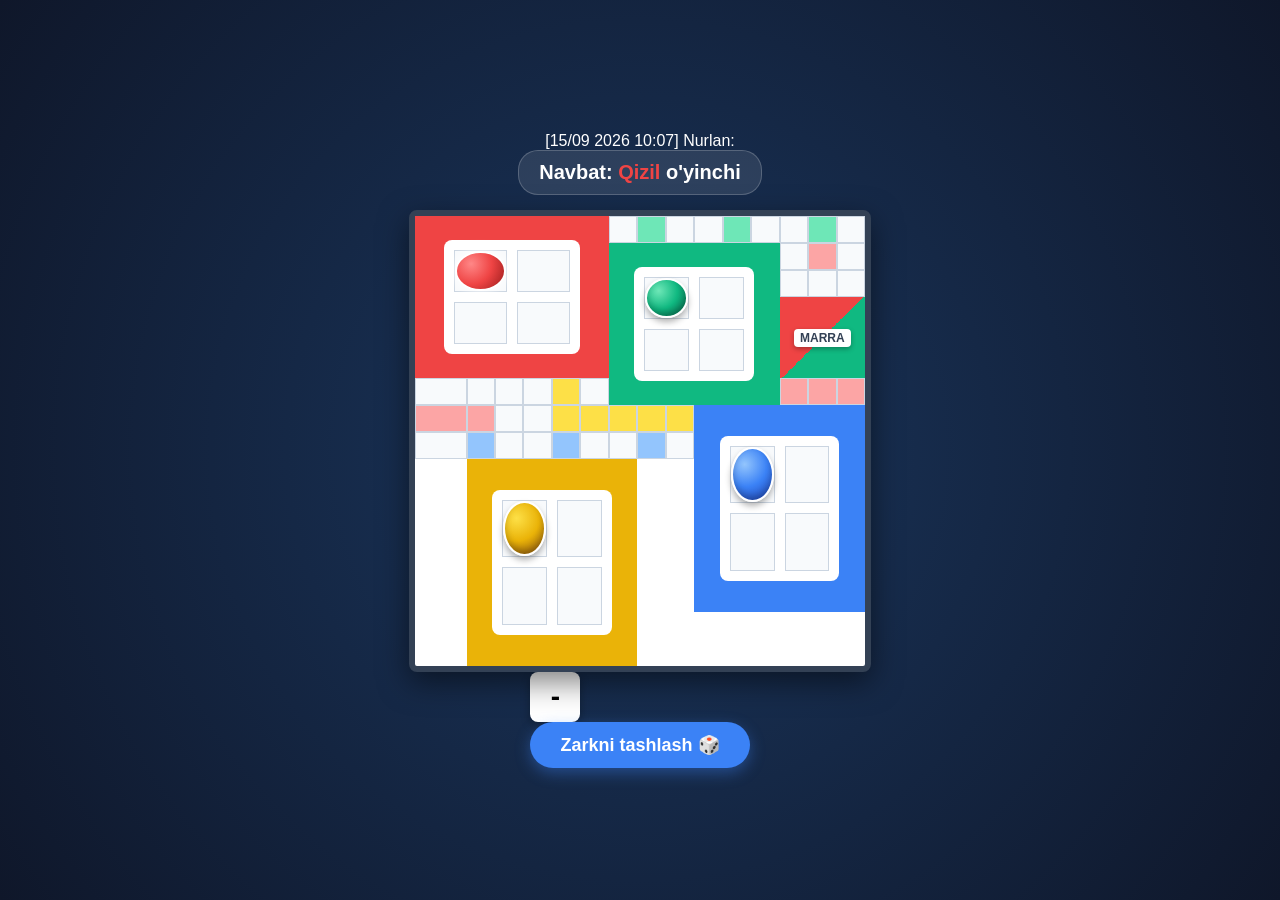
==== ludo.html @ 97f760af "Add files via upload" ====
﻿[15/09 2026 10:07] Nurlan: <!DOCTYPE html>
<html lang="uz">
<head>
    <meta charset="UTF-8">
    <meta name="viewport" content="width=device-width, initial-scale=1.0">
    <title>Ludo Kungrad Pro</title>
    <style>
        body {
            margin: 0;
            padding: 0;
            background: radial-gradient(circle, #1a365d, #0f172a);
            font-family: 'Arial', sans-serif;
            display: flex;
            flex-direction: column;
            justify-content: center;
            align-items: center;
            height: 100vh;
            color: white;
        }

        /* O'yin paneli */
        .info-panel {
            margin-bottom: 15px;
            font-size: 20px;
            font-weight: bold;
            background: rgba(255, 255, 255, 0.1);
            padding: 10px 20px;
            border-radius: 20px;
            border: 1px solid rgba(255,255,255,0.2);
        }
        #current-turn { color: #ef4444; }

        /* Ludo Taxtasi */
        .ludo-board {
            width: 450px;
            height: 450px;
            background-color: #fff;
            box-shadow: 0 10px 30px rgba(0,0,0,0.5);
            border-radius: 8px;
            display: grid;
            grid-template-columns: repeat(15, 1fr);
            grid-template-rows: repeat(15, 1fr);
            border: 6px solid #334155;
            position: relative;
        }

        /* Rangli Katta Uylar */
        .home { grid-column: span 6; grid-row: span 6; display: flex; justify-content: center; align-items: center; }
        .red-home { background-color: #ef4444; }
        .green-home { background-color: #10b981; }
        .blue-home { background-color: #3b82f6; }
        .yellow-home { background-color: #eab308; }

        .home-inner {
            width: 70%; height: 70%; background-color: #fff; border-radius: 8px;
            display: grid; grid-template-columns: 1fr 1fr; grid-template-rows: 1fr 1fr;
            padding: 10px; box-sizing: border-box; gap: 10px;
        }

        /* Toshlar (Figuralar) */
        .token {
            width: 100%; height: 100%; border-radius: 50%;
            box-shadow: 0 4px 6px rgba(0,0,0,0.3), inset 0 -4px 6px rgba(0,0,0,0.2);
            cursor: pointer; position: relative; transition: transform 0.2s;
            border: 2px solid white; box-sizing: border-box;
        }
        .token:hover { transform: scale(1.1); }
        .token.active-turn { animation: bounce 0.5s infinite alternate; border: 2px solid #fff; box-shadow: 0 0 12px #fff; }

        .red-token { background: radial-gradient(circle at 30% 30%, #ff8787, #ef4444, #991b1b); }
        .green-token { background: radial-gradient(circle at 30% 30%, #6ee7b7, #10b981, #065f46); }
        .blue-token { background: radial-gradient(circle at 30% 30%, #93c5fd, #3b82f6, #1e40af); }
        .yellow-token { background: radial-gradient(circle at 30% 30%, #fde047, #eab308, #854d0e); }

        @keyframes bounce { from { transform: translateY(0); } to { transform: translateY(-5px); } }

        /* Yo'lak katakchalari */
        .cell { border: 1px solid #cbd5e1; box-sizing: border-box; background-color: #f8fafc; display: flex; justify-content: center; align-items: center; }
        .red-path { background-color: #fca5a5; }
        .green-path { background-color: #6ee7b7; }
        .blue-path { background-color: #93c5fd; }
        .yellow-path { background-color: #fde047; }

        /* Marra (Markaz) */
        .center-marra {
            grid-column: span 3; grid-row: span 3;
            background: linear-gradient(135deg, #ef4444 50%, #10b981 50%), linear-gradient(45deg, #3b82f6 50%, #eab308 50%);
            background-size: 100% 100%; position: relative;
            display: flex; justify-content: center; align-items: center; font-weight: bold; color: #334155; font-size: 12px;
        }
        .marra-text { background: white; padding: 2px 6px; border-radius: 4px; box-shadow: 0 2px 5px rgba(0,0,0,0.3); z-index: 10; }
[15/09 2026 10:07] Nurlan: /* Boshqaruv tugmalari */
        .controls { margin-top: 20px; display: flex; flex-direction: column; align-items: center; gap: 10px; }
        .dice-btn {
            background: #3b82f6; border: none; color: white; padding: 12px 30px;
            font-size: 18px; font-weight: bold; border-radius: 25px; cursor: pointer;
            box-shadow: 0 5px 15px rgba(59, 130, 246, 0.4); transition: 0.2s;
        }
        .dice-btn:hover { background: #2563eb; transform: translateY(-2px); }
        .dice-btn:disabled { background: #64748b; cursor: not-allowed; box-shadow: none; }
        
        .dice-display {
            width: 50px; height: 50px; background: white; color: black;
            border-radius: 8px; display: flex; justify-content: center; align-items: center;
            font-size: 28px; font-weight: bold; box-shadow: 0 4px 10px rgba(0,0,0,0.3);
        }
    </style>
</head>
<body>

    <div class="info-panel">
        Navbat: <span id="current-turn">Qizil</span> o'yinchi
    </div>

    <div class="ludo-board">
        <!-- 1. Qizil Uy (Yuqori Chap) -->
        <div class="home red-home">
            <div class="home-inner">
                <div class="cell" id="red-home-0"><div class="token red-token active-turn" onclick="tokenClicked('Red', 0)"></div></div>
                <div class="cell" id="red-home-1"></div>
                <div class="cell" id="red-home-2"></div>
                <div class="cell" id="red-home-3"></div>
            </div>
        </div>

        <!-- 2. Yo'laklar (Soddalashtirilgan tartibda joylashtirish) -->
        <!-- Yuqori qism (Yashil yo'l) -->
        <div class="cell"></div><div class="cell green-path"></div><div class="cell"></div>
        <div class="cell"></div><div class="cell green-path"></div><div class="cell"></div>
        <div class="cell"></div><div class="cell green-path"></div><div class="cell"></div>

        <!-- 3. Yashil Uy (Yuqori O'ng) -->
        <div class="home green-home">
            <div class="home-inner">
                <div class="cell" id="green-home-0"><div class="token green-token" onclick="tokenClicked('Green', 0)"></div></div>
                <div class="cell" id="green-home-1"></div>
                <div class="cell" id="green-home-2"></div>
                <div class="cell" id="green-home-3"></div>
            </div>
        </div>

        <!-- Chap va o'ng yo'laklar o'rtasi -->
        <div class="cell"></div><div class="cell red-path"></div><div class="cell"></div><div class="cell"></div><div class="cell"></div><div class="cell"></div>
        <div class="center-marra"><span class="marra-text">MARRA</span></div>
        <div class="cell"></div><div class="cell"></div><div class="cell"></div><div class="cell"></div><div class="cell yellow-path"></div><div class="cell"></div>

        <div class="cell red-path" id="red-start"></div><div class="cell red-path"></div><div class="cell red-path"></div><div class="cell red-path"></div><div class="cell red-path"></div><div class="cell"></div>
        <div class="cell"></div><div class="cell yellow-path"></div><div class="cell yellow-path"></div><div class="cell yellow-path"></div><div class="cell yellow-path"></div><div class="cell yellow-path" id="yellow-start"></div>

        <!-- Pastki qism (Ko'k va Sariq uylar) -->
        <div class="home blue-home">
            <div class="home-inner">
                <div class="cell" id="blue-home-0"><div class="token blue-token" onclick="tokenClicked('Blue', 0)"></div></div>
                <div class="cell" id="blue-home-1"></div>
                <div class="cell" id="blue-home-2"></div>
                <div class="cell" id="blue-home-3"></div>
            </div>
        </div>

        <div class="cell"></div><div class="cell blue-path"></div><div class="cell"></div>
        <div class="cell"></div><div class="cell blue-path"></div><div class="cell"></div>
        <div class="cell"></div><div class="cell blue-path"></div><div class="cell"></div>
[15/09 2026 10:07] Nurlan: <div class="home yellow-home">
            <div class="home-inner">
                <div class="cell" id="yellow-home-0"><div class="token yellow-token" onclick="tokenClicked('Yellow', 0)"></div></div>
                <div class="cell" id="yellow-home-1"></div>
                <div class="cell" id="yellow-home-2"></div>
                <div class="cell" id="yellow-home-3"></div>
            </div>
        </div>
    </div>

    <div class="controls">
        <div class="dice-display" id="dice-val">-</div>
        <button class="dice-btn" id="roll-btn" onclick="rollDice()">Zarkni tashlash 🎲</button>
    </div>

    <script>
        // O'yin mexanikasi holati
        let gameState = {
            currentPlayer: 'Red', // Kimning navbati: Red, Green, Yellow, Blue
            diceValue: 0,
            hasRolled: false,
            // Toshlarning holati: 'home' (uydaligi) yoki 'board' (yo'ldaligi)
            tokens: {
                Red: { status: 'home', cellId: 'red-start' },
                Green: { status: 'home', cellId: 'green-home-0' },
                Blue: { status: 'home', cellId: 'blue-home-0' },
                Yellow: { status: 'home', cellId: 'yellow-start' }
            }
        };

        const turnText = document.getElementById('current-turn');
        const diceDisplay = document.getElementById('dice-val');
        const rollBtn = document.getElementById('roll-btn');

        // 1. Zark tashlash funksiyasi
        function rollDice() {
            if (gameState.hasRolled) return;

            gameState.diceValue = Math.floor(Math.random() * 6) + 1;
            diceDisplay.innerText = gameState.diceValue;
            gameState.hasRolled = true;
            rollBtn.disabled = true;

            // Agar uydan chiqish soni (1 yoki 6) chiqsa yoki tana yo'lda bo'lsa yurishga ruxsat
            let p = gameState.currentPlayer;
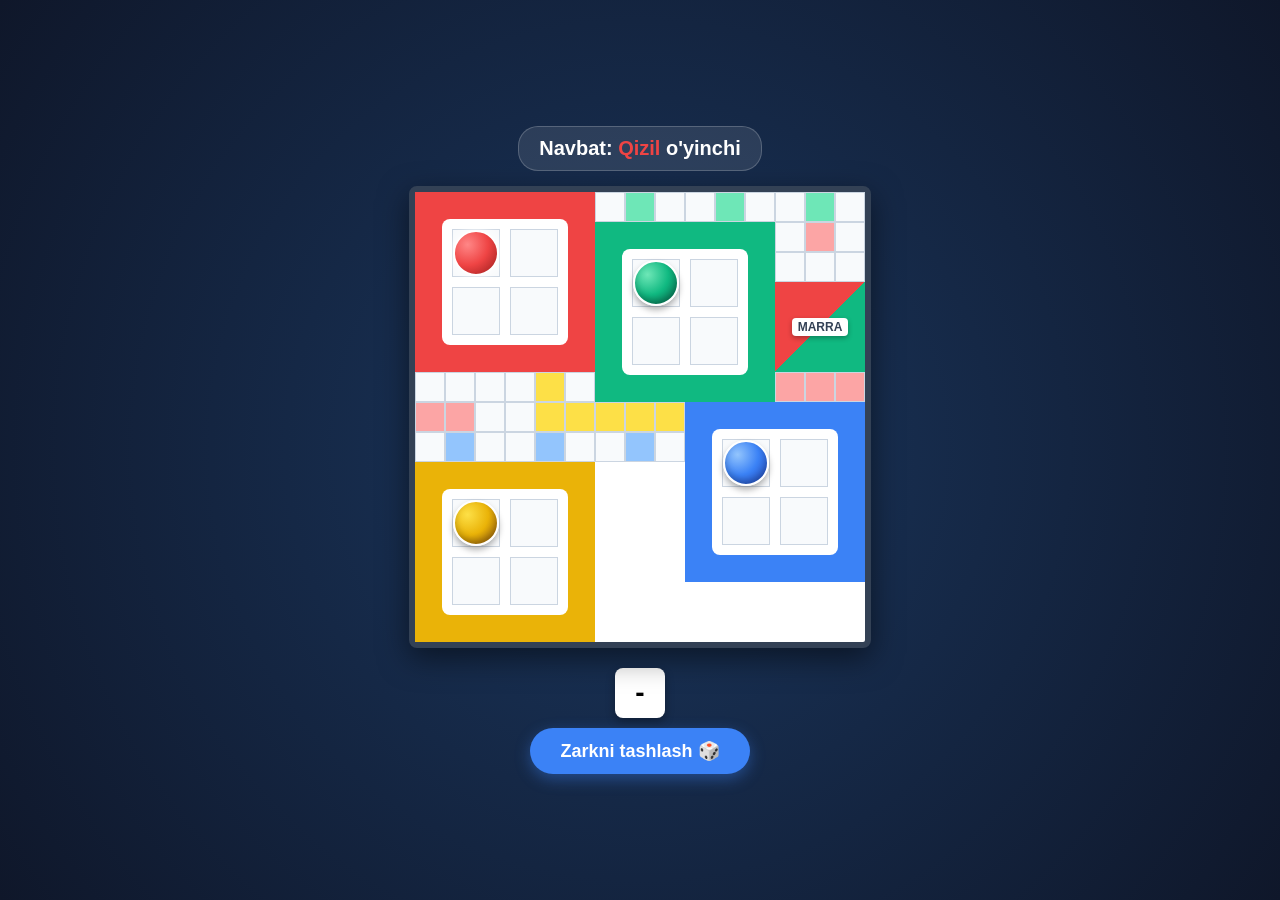
==== commit 8a473efd: "Add files via upload" ====
--- a/ludo.html
+++ b/ludo.html
@@ -1,4 +1,4 @@
-﻿[15/09 2026 10:07] Nurlan: <!DOCTYPE html>
+﻿<!DOCTYPE html>
 <html lang="uz">
 <head>
     <meta charset="UTF-8">
@@ -89,7 +89,7 @@
             display: flex; justify-content: center; align-items: center; font-weight: bold; color: #334155; font-size: 12px;
         }
         .marra-text { background: white; padding: 2px 6px; border-radius: 4px; box-shadow: 0 2px 5px rgba(0,0,0,0.3); z-index: 10; }
-[15/09 2026 10:07] Nurlan: /* Boshqaruv tugmalari */
+/* Boshqaruv tugmalari */
         .controls { margin-top: 20px; display: flex; flex-direction: column; align-items: center; gap: 10px; }
         .dice-btn {
             background: #3b82f6; border: none; color: white; padding: 12px 30px;
@@ -160,7 +160,7 @@
         <div class="cell"></div><div class="cell blue-path"></div><div class="cell"></div>
         <div class="cell"></div><div class="cell blue-path"></div><div class="cell"></div>
         <div class="cell"></div><div class="cell blue-path"></div><div class="cell"></div>
-[15/09 2026 10:07] Nurlan: <div class="home yellow-home">
+<div class="home yellow-home">
             <div class="home-inner">
                 <div class="cell" id="yellow-home-0"><div class="token yellow-token" onclick="tokenClicked('Yellow', 0)"></div></div>
                 <div class="cell" id="yellow-home-1"></div>
